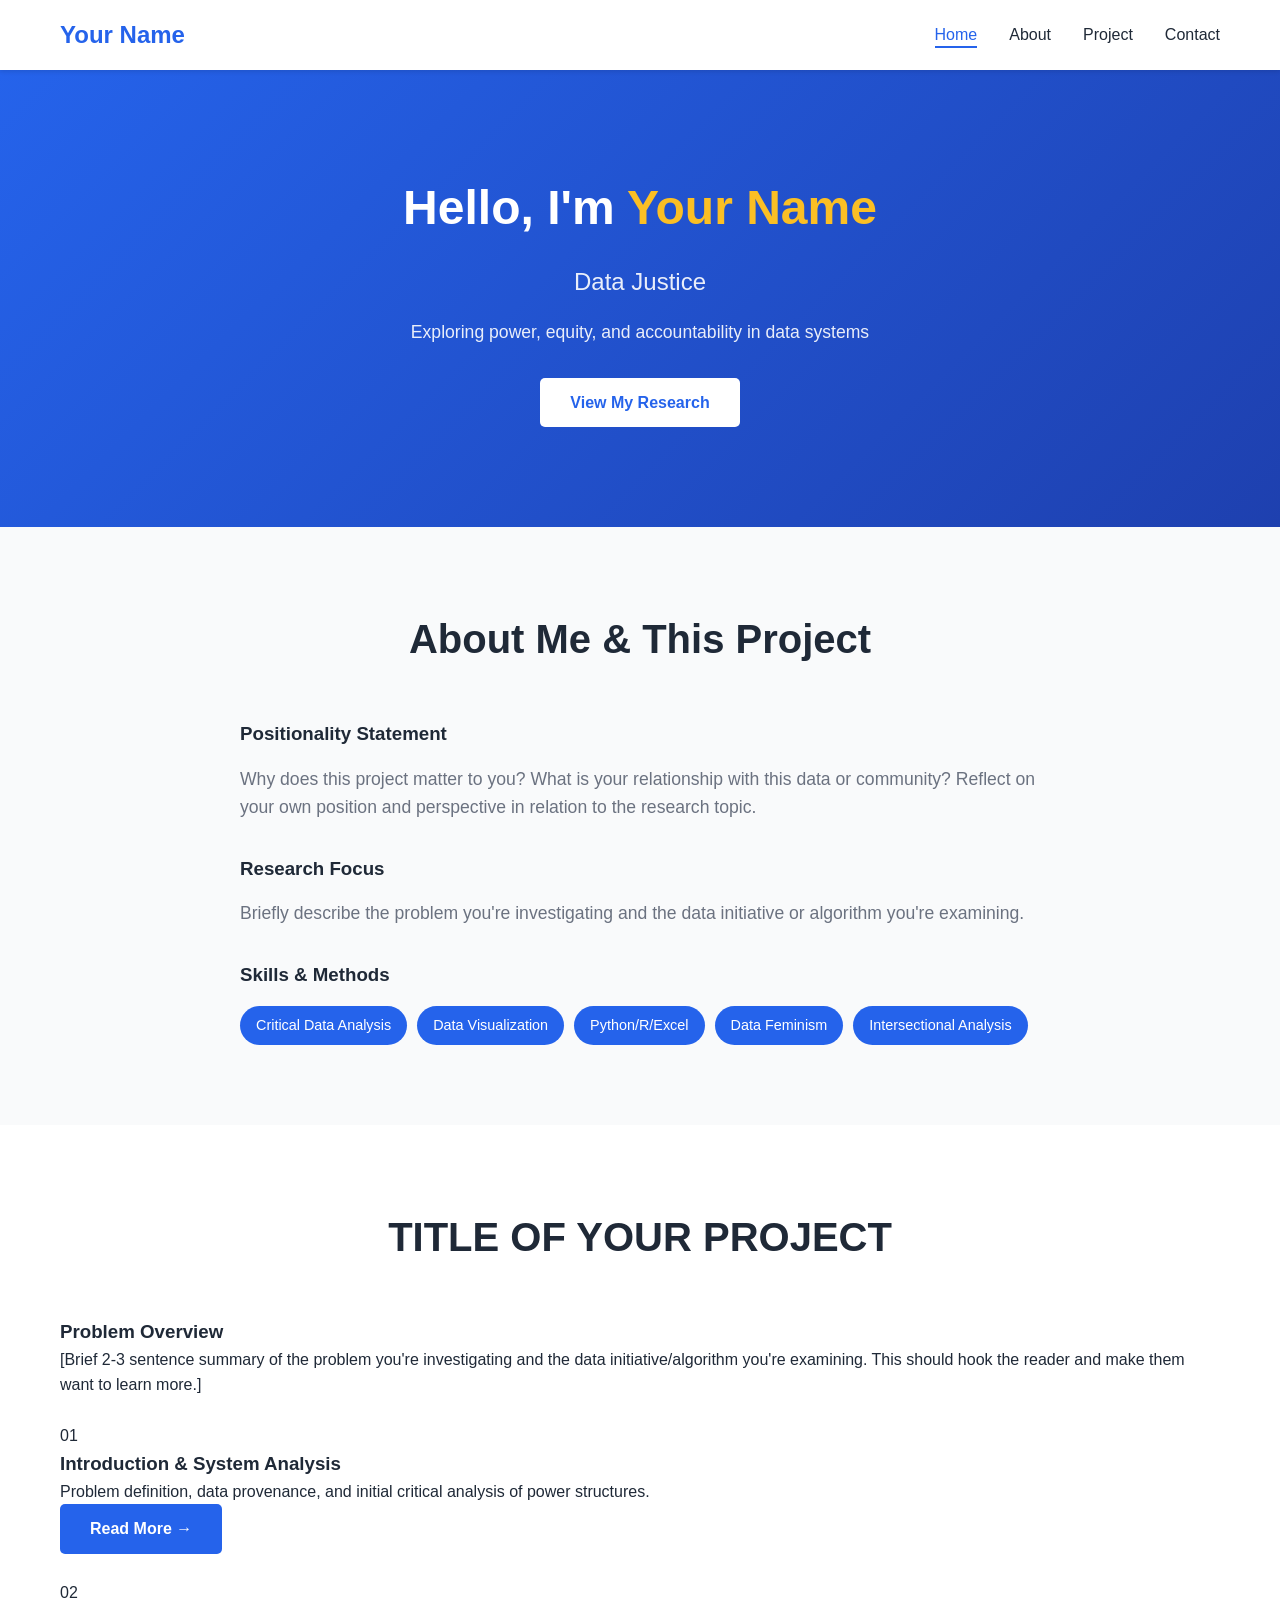
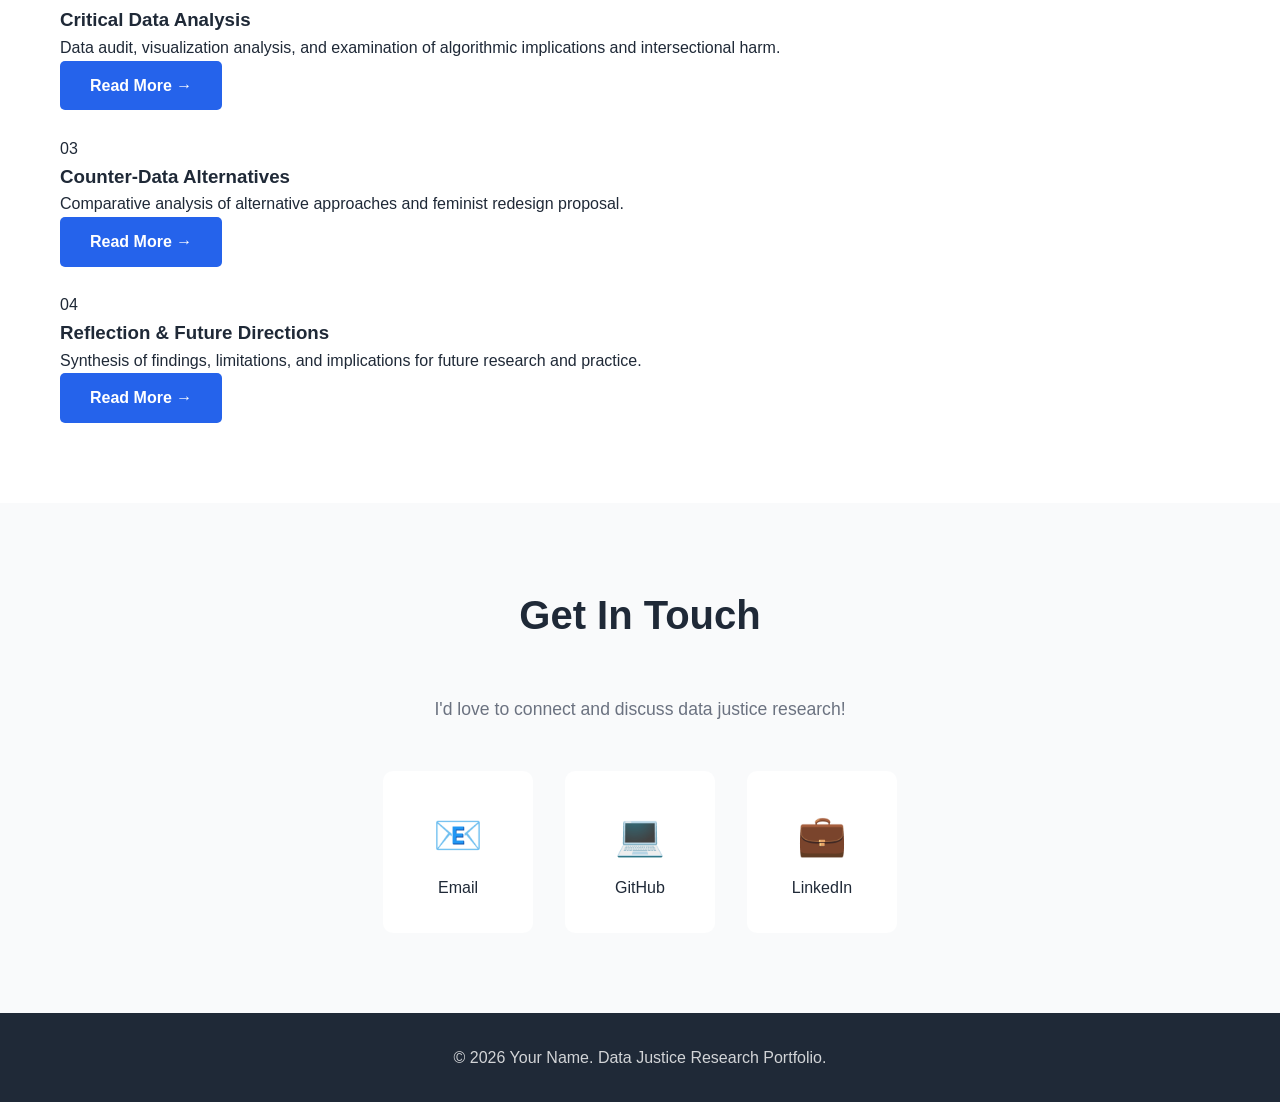
==== index.html @ 40972f45 "Initial commit" ====
<!DOCTYPE html>
<html lang="en">
<head>
    <meta charset="UTF-8">
    <meta name="viewport" content="width=device-width, initial-scale=1.0">
    <title>Your Name - Data Justice Portfolio</title>
    <link rel="stylesheet" href="style.css">
</head>
<body>
    <!-- Navigation -->
    <nav>
        <div class="container">
            <h1 class="logo">Your Name</h1>
            <ul class="nav-links">
                <li><a href="#home">Home</a></li>
                <li><a href="#about">About</a></li>
                <li><a href="#project">Project</a></li>
                <li><a href="#contact">Contact</a></li>
            </ul>
        </div>
    </nav>

    <!-- Banner Section -->
    <section id="home" class="banner">
        <div class="container">
            <div class="banner-content">
                <h2>Hello, I'm <span class="highlight">Your Name</span></h2>
                <p class="subtitle">Data Justice Researcher | Critical Data Analyst</p>
                <p class="description">Exploring power, equity, and accountability in data systems</p>
                <a href="#project" class="btn">View My Research</a>
            </div>
        </div>
    </section>

    <!-- About Section -->
    <section id="about" class="about">
        <div class="container">
            <h2 class="section-title">About Me & This Project</h2>
            <div class="about-content">
                <div class="about-text">
                    <h3>Positionality Statement</h3>
                    <p>Why does this project matter to you? What is your relationship with this data or community? Reflect on your own position and perspective in relation to the research topic.</p>
                    
                    <h3>Research Focus</h3>
                    <p>Briefly describe the problem you're investigating and the data initiative or algorithm you're examining.</p>
                    
                    <h3>Skills & Methods</h3>
                    <div class="skills">
                        <span class="skill-tag">Critical Data Analysis</span>
                        <span class="skill-tag">Data Visualization</span>
                        <span class="skill-tag">Python/R/Excel</span>
                        <span class="skill-tag">Data Feminism</span>
                        <span class="skill-tag">Intersectional Analysis</span>
                    </div>
                </div>
            </div>
        </div>
    </section>

    <!-- Project Section -->
    <section id="project" class="project">
        <div class="container">
            <h2 class="section-title">TITLE OF YOUR PROJECT</h2>
            
            <div class="project-overview">
                <h3>Problem Overview</h3>
                <p class="project-intro">
                    [Brief 2-3 sentence summary of the problem you're investigating and the 
                    data initiative/algorithm you're examining. This should hook the reader 
                    and make them want to learn more.]
                </p>
            </div>
            
            <!-- extra white space between sections -->
            <p> <br> </p>


            <div class="project-sections">
                <div class="project-section-card">
                    <div class="card-number">01</div>
                    <h3>Introduction & System Analysis</h3>
                    <p>Problem definition, data provenance, and initial critical analysis of power structures.</p>
                    <a href="introduction.html" class="btn btn-secondary">Read More →</a>
                </div>

                <!-- extra white space between sections -->
                <p> <br> </p>

                
                <div class="project-section-card">
                    <div class="card-number">02</div>
                    <h3>Critical Data Analysis</h3>
                    <p>Data audit, visualization analysis, and examination of algorithmic implications and intersectional harm.</p>
                    <a href="critical-analysis.html" class="btn btn-secondary">Read More →</a>
                </div>
                

                <!-- extra white space between sections -->
                <p> <br> </p>


                <div class="project-section-card">
                    <div class="card-number">03</div>
                    <h3>Counter-Data Alternatives</h3>
                    <p>Comparative analysis of alternative approaches and feminist redesign proposal.</p>
                    <a href="alternatives.html" class="btn btn-secondary">Read More →</a>
                </div>

                <!-- extra white space between sections -->
                <p> <br> </p>
                
                <div class="project-section-card">
                    <div class="card-number">04</div>
                    <h3>Reflection & Future Directions</h3>
                    <p>Synthesis of findings, limitations, and implications for future research and practice.</p>
                    <a href="reflection.html" class="btn btn-secondary">Read More →</a>
                </div>
            </div>
        </div>
    </section>

    <!-- Contact Section -->
    <section id="contact" class="contact">
        <div class="container">
            <h2 class="section-title">Get In Touch</h2>
            <p class="contact-intro">I'd love to connect and discuss data justice research!</p>
            
            <div class="contact-links">
                <a href="mailto:your.email@example.com" class="contact-item">
                    <span class="icon">📧</span>
                    <span>Email</span>
                </a>
                <a href="https://github.com/yourusername" target="_blank" class="contact-item">
                    <span class="icon">💻</span>
                    <span>GitHub</span>
                </a>
                <a href="https://linkedin.com/in/yourusername" target="_blank" class="contact-item">
                    <span class="icon">💼</span>
                    <span>LinkedIn</span>
                </a>
            </div>
        </div>
    </section>

    <!-- Footer -->
    <footer>
        <div class="container">
            <p>&copy; 2026 Your Name. Data Justice Research Portfolio.</p>
        </div>
    </footer>

    <script src="script.js"></script>
</body>
</html>
---- style.css ----
/* Reset and Base Styles */
* {
    margin: 0;
    padding: 0;
    box-sizing: border-box;
}

:root {
    --primary-color: #2563eb;
    --secondary-color: #1e40af;
    --accent-color: #3b82f6;
    --text-dark: #1f2937;
    --text-light: #6b7280;
    --bg-light: #f9fafb;
    --bg-white: #ffffff;
    --border-color: #e5e7eb;
}

html {
    scroll-behavior: smooth;
}

body {
    font-family: -apple-system, BlinkMacSystemFont, 'Segoe UI', Roboto, 'Helvetica Neue', Arial, sans-serif;
    line-height: 1.6;
    color: var(--text-dark);
    background-color: var(--bg-white);
}

.container {
    max-width: 1200px;
    margin: 0 auto;
    padding: 0 20px;
}

/* Navigation */
nav {
    background-color: var(--bg-white);
    box-shadow: 0 2px 4px rgba(0, 0, 0, 0.1);
    position: sticky;
    top: 0;
    z-index: 1000;
    padding: 1rem 0;
}

nav .container {
    display: flex;
    justify-content: space-between;
    align-items: center;
}

.logo {
    font-size: 1.5rem;
    font-weight: 700;
    color: var(--primary-color);
}

.nav-links {
    display: flex;
    list-style: none;
    gap: 2rem;
}

.nav-links a {
    text-decoration: none;
    color: var(--text-dark);
    font-weight: 500;
    transition: color 0.3s ease;
}

.nav-links a:hover {
    color: var(--primary-color);
}

/* Banner Section */
.banner {
    background: linear-gradient(135deg, var(--primary-color) 0%, var(--secondary-color) 100%);
    color: white;
    padding: 100px 0;
    text-align: center;
}

.banner-content h2 {
    font-size: 3rem;
    margin-bottom: 1rem;
}

.highlight {
    color: #fbbf24;
}

.subtitle {
    font-size: 1.5rem;
    margin-bottom: 1rem;
    opacity: 0.9;
}

.description {
    font-size: 1.1rem;
    margin-bottom: 2rem;
    opacity: 0.9;
}

/* Buttons */
.btn {
    display: inline-block;
    padding: 12px 30px;
    background-color: white;
    color: var(--primary-color);
    text-decoration: none;
    border-radius: 5px;
    font-weight: 600;
    transition: transform 0.3s ease, box-shadow 0.3s ease;
}

.btn:hover {
    transform: translateY(-2px);
    box-shadow: 0 4px 12px rgba(0, 0, 0, 0.2);
}

.btn-secondary {
    background-color: var(--primary-color);
    color: white;
}

.btn-outline {
    background-color: transparent;
    border: 2px solid var(--primary-color);
    color: var(--primary-color);
}

.btn-outline:hover {
    background-color: var(--primary-color);
    color: white;
}

/* Section Styles */
section {
    padding: 80px 0;
}

.section-title {
    font-size: 2.5rem;
    text-align: center;
    margin-bottom: 3rem;
    color: var(--text-dark);
}

/* About Section */
.about {
    background-color: var(--bg-light);
}

.about-content {
    max-width: 800px;
    margin: 0 auto;
}

.about-text p {
    font-size: 1.1rem;
    color: var(--text-light);
    margin-bottom: 1.5rem;
}

.about-text h3 {
    margin-top: 2rem;
    margin-bottom: 1rem;
    color: var(--text-dark);
}

.skills {
    display: flex;
    flex-wrap: wrap;
    gap: 10px;
}

.skill-tag {
    background-color: var(--primary-color);
    color: white;
    padding: 8px 16px;
    border-radius: 20px;
    font-size: 0.9rem;
    font-weight: 500;
}

/* Project Section */
.project-card {
    background-color: var(--bg-white);
    border-radius: 10px;
    overflow: hidden;
    box-shadow: 0 4px 6px rgba(0, 0, 0, 0.1);
    display: grid;
    grid-template-columns: 1fr 1fr;
    gap: 2rem;
    max-width: 1000px;
    margin: 0 auto;
}

.project-image img {
    width: 100%;
    height: 100%;
    object-fit: cover;
}

.project-info {
    padding: 2rem;
}

.project-info h3 {
    font-size: 2rem;
    margin-bottom: 1rem;
    color: var(--text-dark);
}

.project-description {
    color: var(--text-light);
    margin-bottom: 1.5rem;
    line-height: 1.8;
}

.project-info h4 {
    margin-top: 1.5rem;
    margin-bottom: 0.75rem;
    color: var(--text-dark);
}

.tech-stack {
    display: flex;
    flex-wrap: wrap;
    gap: 8px;
    margin-bottom: 1.5rem;
}

.tech-tag {
    background-color: var(--bg-light);
    color: var(--text-dark);
    padding: 6px 12px;
    border-radius: 5px;
    font-size: 0.85rem;
    border: 1px solid var(--border-color);
}

.features-list {
    margin-left: 1.5rem;
    margin-bottom: 1.5rem;
}

.features-list li {
    color: var(--text-light);
    margin-bottom: 0.5rem;
}

.project-links {
    display: flex;
    gap: 1rem;
    margin-top: 2rem;
}

/* Contact Section */
.contact {
    background-color: var(--bg-light);
}

.contact-intro {
    text-align: center;
    font-size: 1.1rem;
    color: var(--text-light);
    margin-bottom: 3rem;
}

.contact-links {
    display: flex;
    justify-content: center;
    gap: 2rem;
    flex-wrap: wrap;
}

.contact-item {
    display: flex;
    flex-direction: column;
    align-items: center;
    gap: 0.5rem;
    padding: 2rem;
    background-color: var(--bg-white);
    border-radius: 10px;
    text-decoration: none;
    color: var(--text-dark);
    transition: transform 0.3s ease, box-shadow 0.3s ease;
    min-width: 150px;
}

.contact-item:hover {
    transform: translateY(-5px);
    box-shadow: 0 6px 12px rgba(0, 0, 0, 0.1);
}

.contact-item .icon {
    font-size: 2.5rem;
}

/* Footer */
footer {
    background-color: var(--text-dark);
    color: white;
    text-align: center;
    padding: 2rem 0;
}

footer p {
    opacity: 0.8;
}

/* Responsive Design */
@media (max-width: 768px) {
    .nav-links {
        gap: 1rem;
    }
    
    .banner-content h2 {
        font-size: 2rem;
    }
    
    .subtitle {
        font-size: 1.2rem;
    }
    
    .section-title {
        font-size: 2rem;
    }
    
    .project-card {
        grid-template-columns: 1fr;
    }
    
    .project-info {
        padding: 1.5rem;
    }
    
    .project-links {
        flex-direction: column;
    }
    
    .contact-links {
        flex-direction: column;
        align-items: center;
    }
}

@media (max-width: 480px) {
    nav .container {
        flex-direction: column;
        gap: 1rem;
    }
    
    .nav-links {
        flex-wrap: wrap;
        justify-content: center;
    }
    
    .banner {
        padding: 60px 0;
    }
    
    section {
        padding: 50px 0;
    }
}
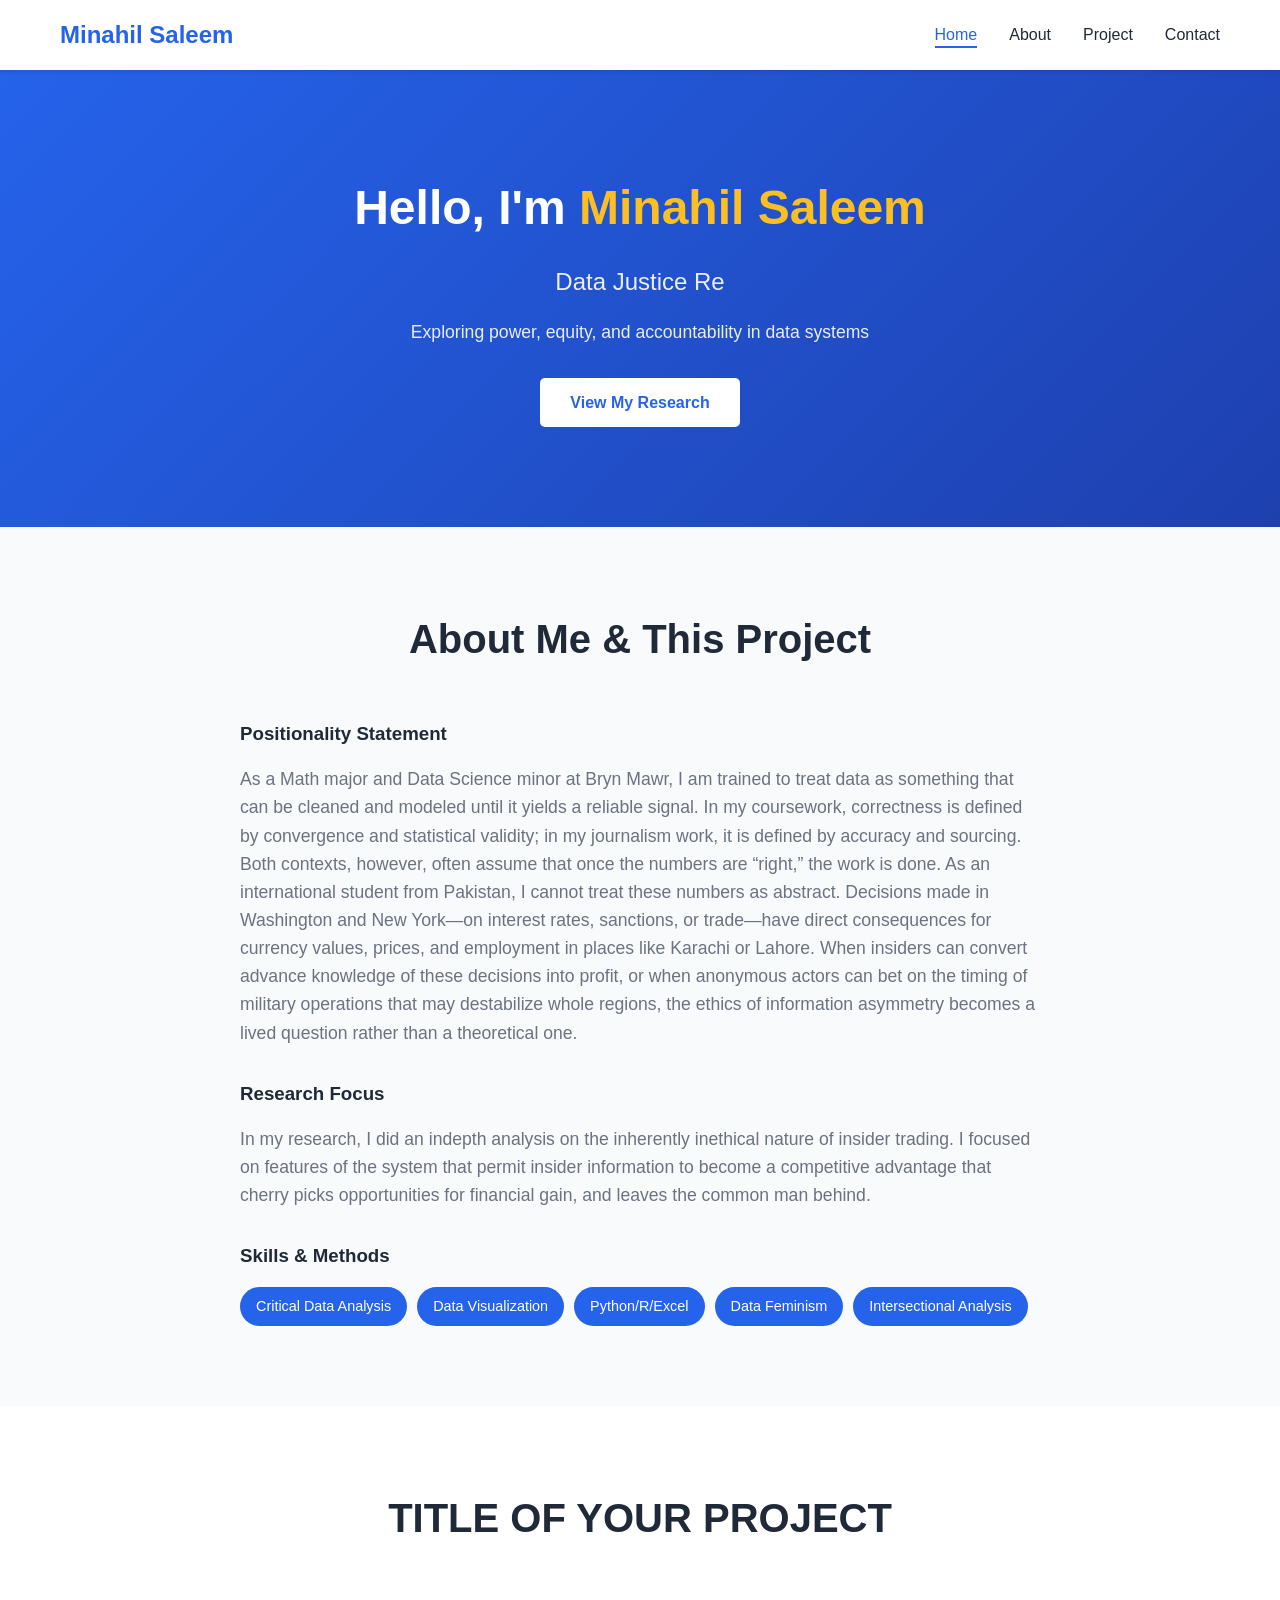
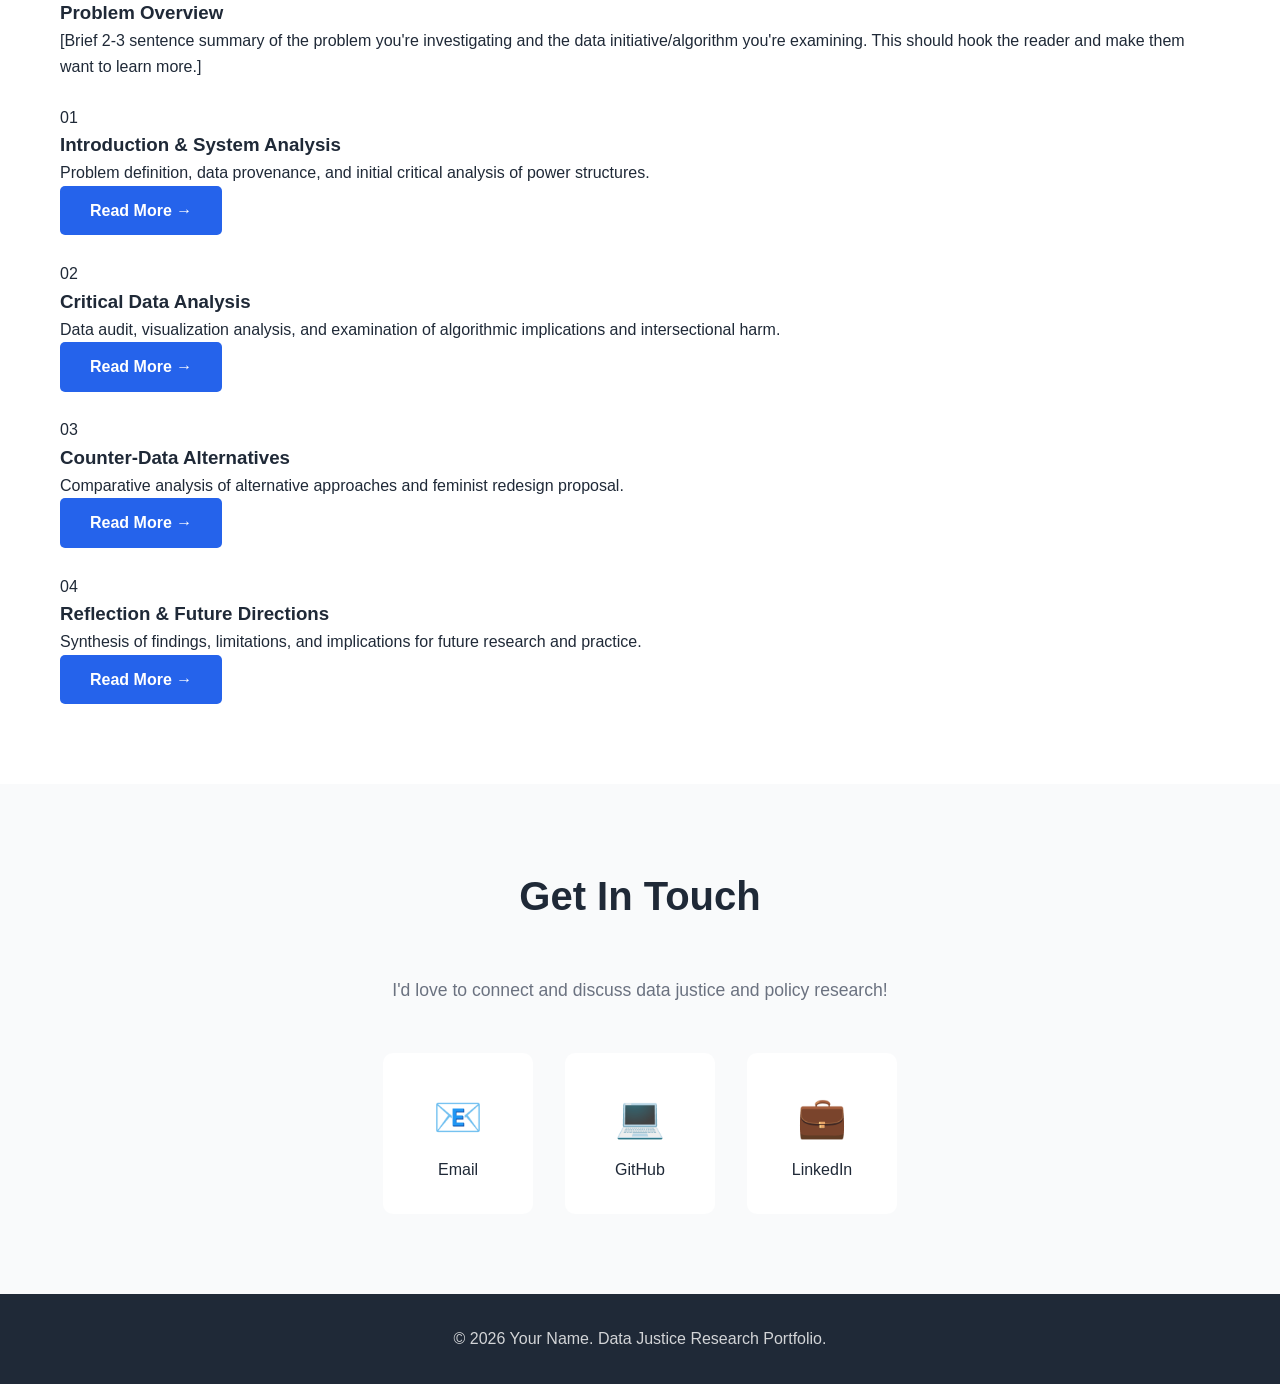
==== commit d815524e: "Update index.html" ====
--- a/index.html
+++ b/index.html
@@ -3,14 +3,14 @@
 <head>
     <meta charset="UTF-8">
     <meta name="viewport" content="width=device-width, initial-scale=1.0">
-    <title>Your Name - Data Justice Portfolio</title>
+    <title>Minahil Saleem - Data Justice Portfolio</title>
     <link rel="stylesheet" href="style.css">
 </head>
 <body>
     <!-- Navigation -->
     <nav>
         <div class="container">
-            <h1 class="logo">Your Name</h1>
+            <h1 class="logo">Minahil Saleem</h1>
             <ul class="nav-links">
                 <li><a href="#home">Home</a></li>
                 <li><a href="#about">About</a></li>
@@ -24,8 +24,8 @@
     <section id="home" class="banner">
         <div class="container">
             <div class="banner-content">
-                <h2>Hello, I'm <span class="highlight">Your Name</span></h2>
-                <p class="subtitle">Data Justice Researcher | Critical Data Analyst</p>
+                <h2>Hello, I'm <span class="highlight">Minahil Saleem</span></h2>
+                <p class="subtitle">Data Justice Researcher | Financial Data Analyst</p>
                 <p class="description">Exploring power, equity, and accountability in data systems</p>
                 <a href="#project" class="btn">View My Research</a>
             </div>
@@ -39,10 +39,14 @@
             <div class="about-content">
                 <div class="about-text">
                     <h3>Positionality Statement</h3>
-                    <p>Why does this project matter to you? What is your relationship with this data or community? Reflect on your own position and perspective in relation to the research topic.</p>
+                    <p>As a Math major and Data Science minor at Bryn Mawr, I am trained to treat data as something that can be cleaned and modeled until it yields a reliable signal. In my coursework, correctness is defined by convergence and statistical validity; in my journalism work, it is defined by accuracy and sourcing. Both contexts, however, often assume that once the numbers are “right,” the work is done.
+
+As an international student from Pakistan, I cannot treat these numbers as abstract. Decisions made in Washington and New York—on interest rates, sanctions, or trade—have direct consequences for currency values, prices, and employment in places like Karachi or Lahore. When insiders can convert advance knowledge of these decisions into profit, or when anonymous actors can bet on the timing of military operations that may destabilize whole regions, the ethics of information asymmetry becomes a lived question rather than a theoretical one.
+</p>
                     
                     <h3>Research Focus</h3>
-                    <p>Briefly describe the problem you're investigating and the data initiative or algorithm you're examining.</p>
+                    <p>In my research, I did an indepth analysis on the inherently inethical nature of insider trading. I focused on features of the system
+                    that permit insider information to become a competitive advantage that cherry picks opportunities for financial gain, and leaves the common man behind.</p>
                     
                     <h3>Skills & Methods</h3>
                     <div class="skills">
@@ -123,18 +127,18 @@
     <section id="contact" class="contact">
         <div class="container">
             <h2 class="section-title">Get In Touch</h2>
-            <p class="contact-intro">I'd love to connect and discuss data justice research!</p>
+            <p class="contact-intro">I'd love to connect and discuss data justice and policy research!</p>
             
             <div class="contact-links">
-                <a href="mailto:your.email@example.com" class="contact-item">
+                <a href="mailto:msaleem@brynmawr.edu" class="contact-item">
                     <span class="icon">📧</span>
                     <span>Email</span>
                 </a>
-                <a href="https://github.com/yourusername" target="_blank" class="contact-item">
+                <a href="https://github.com/msaleem10" target="_blank" class="contact-item">
                     <span class="icon">💻</span>
                     <span>GitHub</span>
                 </a>
-                <a href="https://linkedin.com/in/yourusername" target="_blank" class="contact-item">
+                <a href="https://linkedin.com/in/minahil-saleem1" target="_blank" class="contact-item">
                     <span class="icon">💼</span>
                     <span>LinkedIn</span>
                 </a>
@@ -151,4 +155,4 @@
 
     <script src="script.js"></script>
 </body>
-</html>+</html>
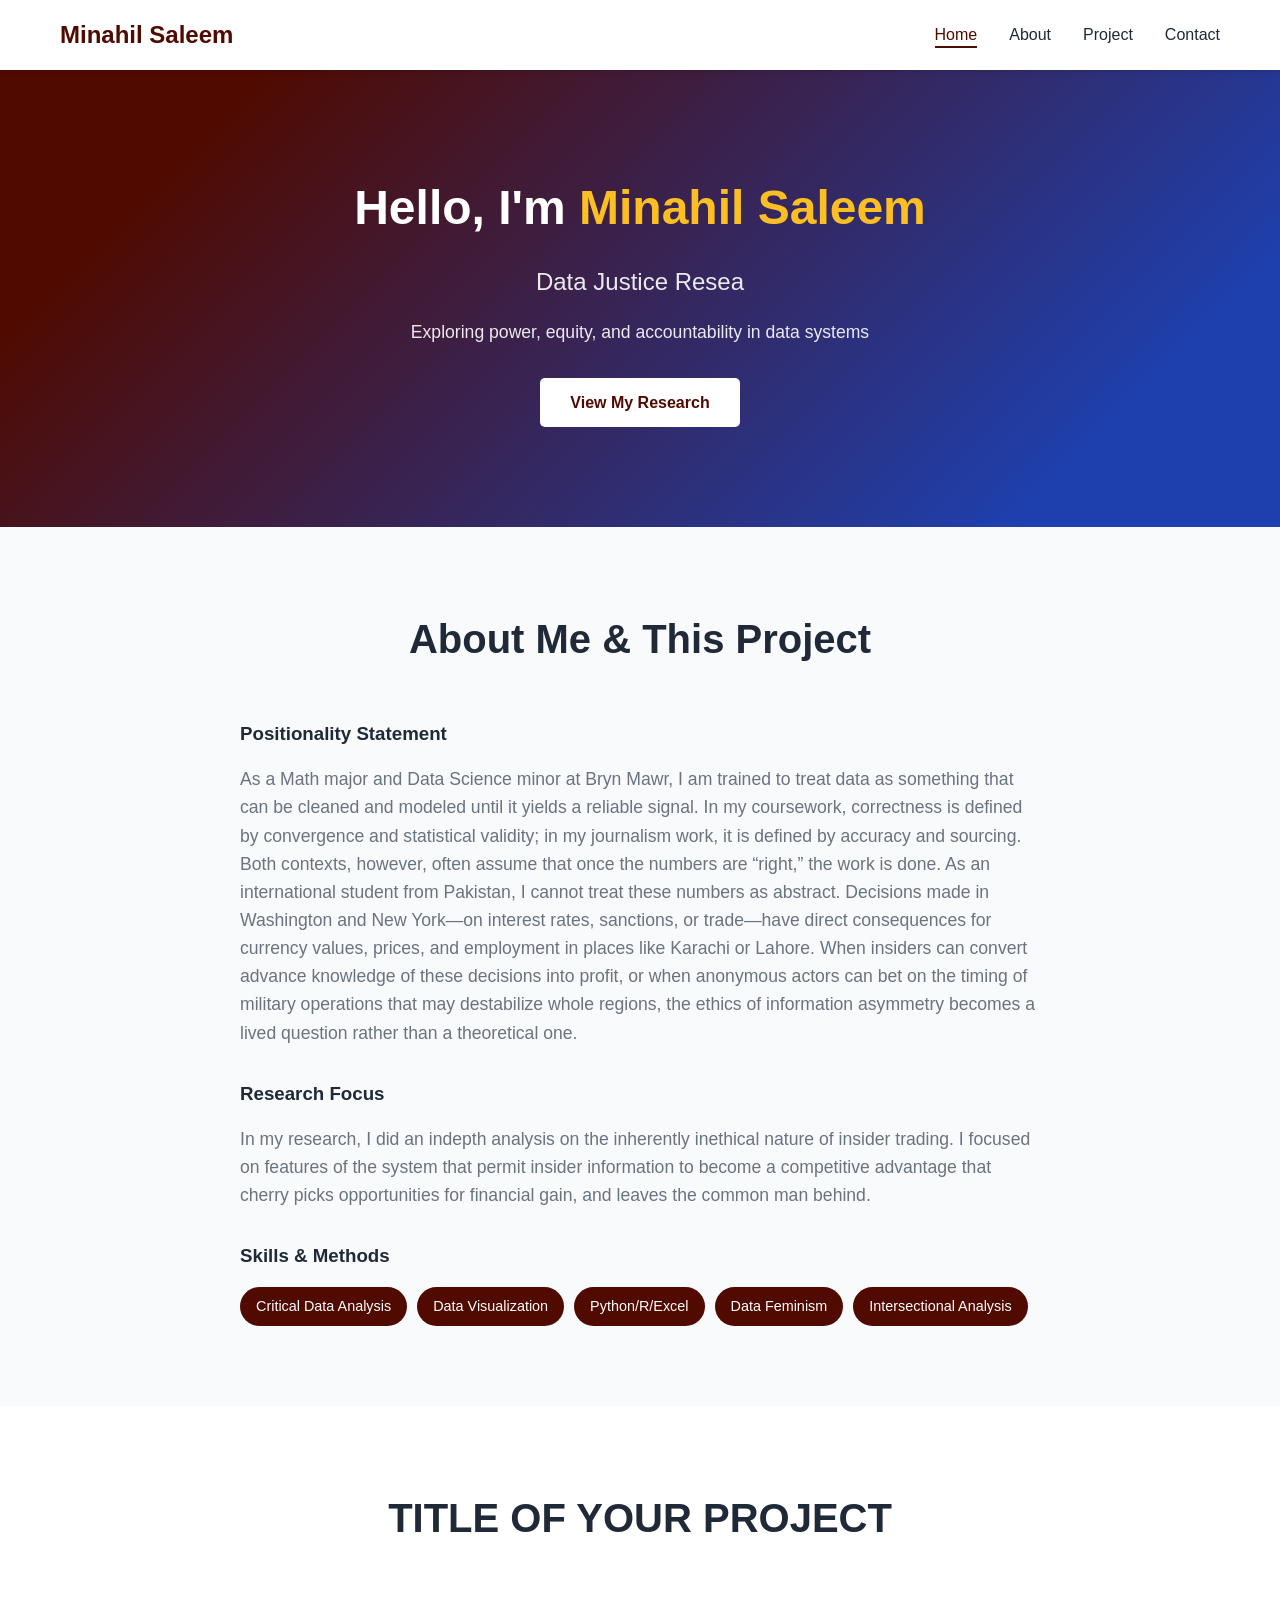
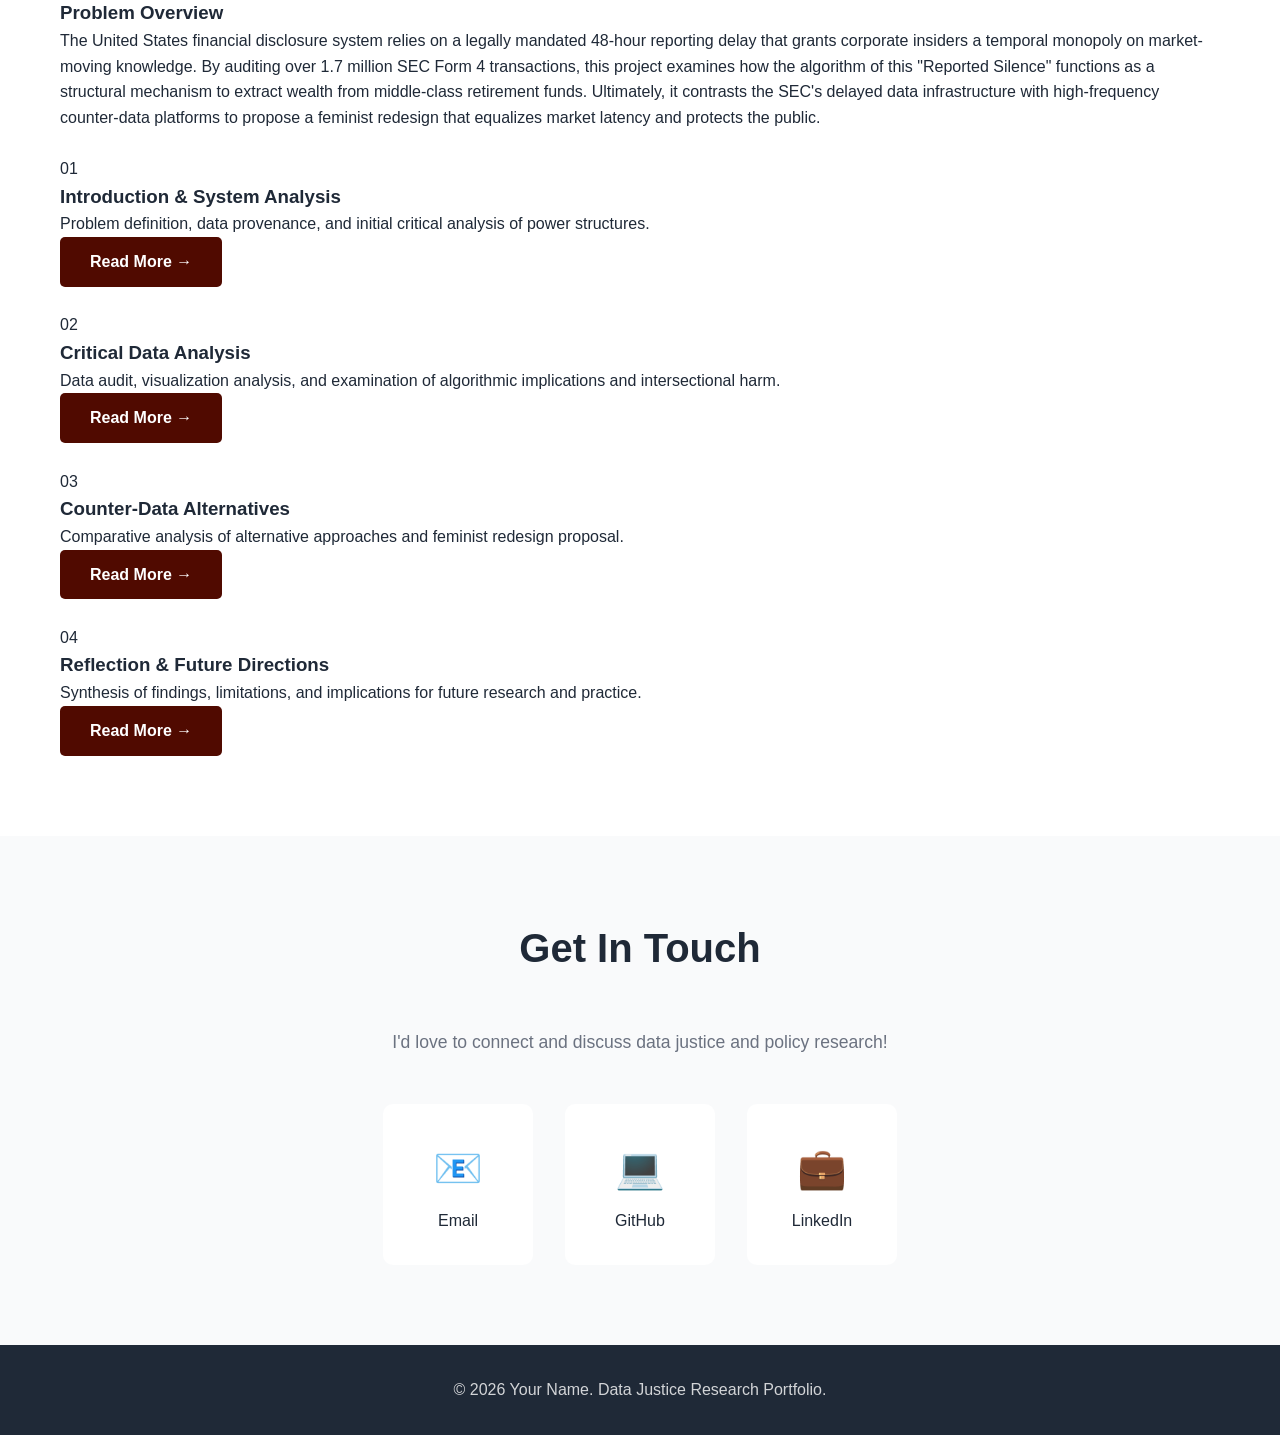
==== commit 22ebe39a: "Update index.html" ====
--- a/index.html
+++ b/index.html
@@ -69,9 +69,7 @@
             <div class="project-overview">
                 <h3>Problem Overview</h3>
                 <p class="project-intro">
-                    [Brief 2-3 sentence summary of the problem you're investigating and the 
-                    data initiative/algorithm you're examining. This should hook the reader 
-                    and make them want to learn more.]
+                    The United States financial disclosure system relies on a legally mandated 48-hour reporting delay that grants corporate insiders a temporal monopoly on market-moving knowledge. By auditing over 1.7 million SEC Form 4 transactions, this project examines how the algorithm of this "Reported Silence" functions as a structural mechanism to extract wealth from middle-class retirement funds. Ultimately, it contrasts the SEC's delayed data infrastructure with high-frequency counter-data platforms to propose a feminist redesign that equalizes market latency and protects the public.
                 </p>
             </div>
             
--- a/style.css
+++ b/style.css
@@ -6,7 +6,7 @@
 }
 
 :root {
-    --primary-color: #2563eb;
+    --primary-color: #500A00;
     --secondary-color: #1e40af;
     --accent-color: #3b82f6;
     --text-dark: #1f2937;
@@ -74,7 +74,7 @@
 
 /* Banner Section */
 .banner {
-    background: linear-gradient(135deg, var(--primary-color) 0%, var(--secondary-color) 100%);
+    background: linear-gradient(135deg, var(--primary-color) 15%, var(--secondary-color) 85%);
     color: white;
     padding: 100px 0;
     text-align: center;
@@ -364,4 +364,4 @@
     section {
         padding: 50px 0;
     }
-}+}
